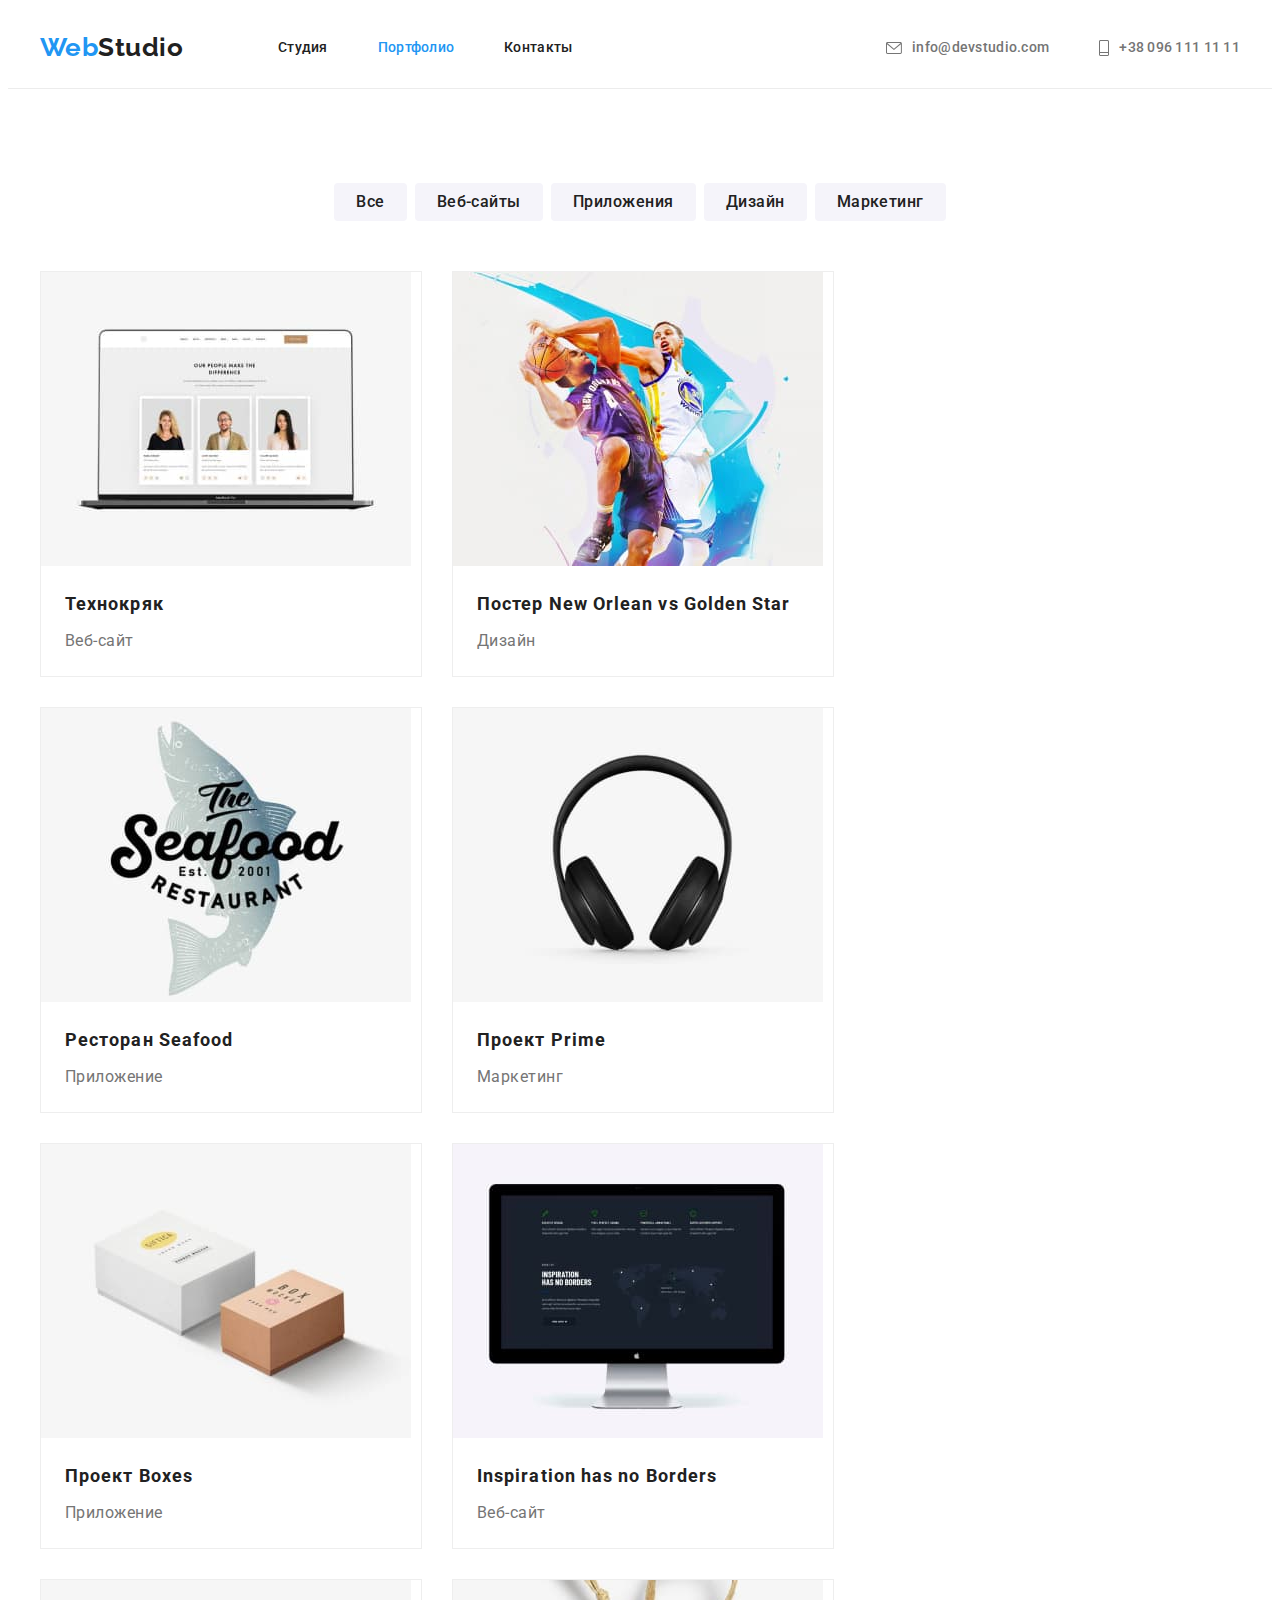
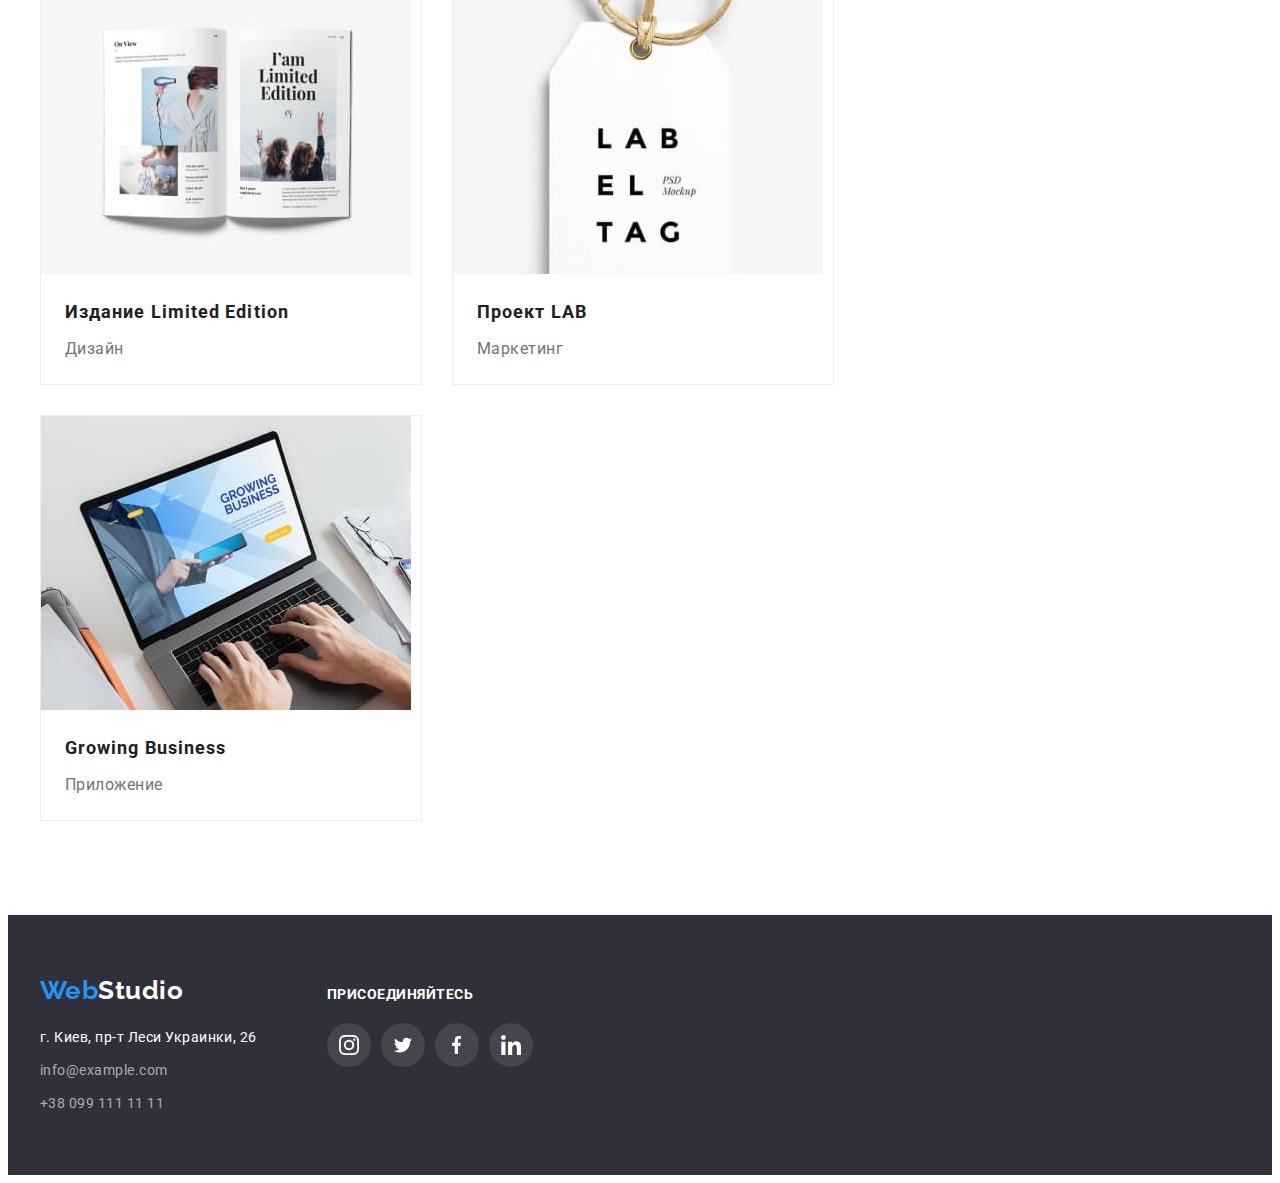
==== portfolio.html @ 79547cd5 "добавлены файлы с предыдущей информацией" ====
<!DOCTYPE html>
<html lang="ru">
  <head>
    <meta charset="UTF-8" />
    <meta http-equiv="X-UA-Compatible" content="IE=edge" />
    <meta name="viewport" content="width=device-width, initial-scale=1.0" />
    <title>Портфолио</title>
    <link
      href="https://fonts.googleapis.com/css2?family=Raleway:wght@700&family=Roboto:wght@400;500;700;900&display=swap"
      rel="stylesheet"
    />
    <link
      rel="stylesheet"
      href="https://cdnjs.cloudflare.com/ajax/libs/modern-normalize/1.1.0/modern-normalize.min.css"
      integrity="sha512-wpPYUAdjBVSE4KJnH1VR1HeZfpl1ub8YT/NKx4PuQ5NmX2tKuGu6U/JRp5y+Y8XG2tV+wKQpNHVUX03MfMFn9Q=="
      crossorigin="anonymous"
      referrerpolicy="no-referrer"
    />
    <link rel="stylesheet" href="./css/styles.css" />
  </head>
  <body>
    <!--Шапка-->
    <header class="hat">
      <div class="container flex">
        <nav class="flex">
          <a class="hat-logo flex" href="./index.html"><span class="half">Web</span>Studio</a>
          <ul class="hat-list common">
            <li class="item">
              <a class="hat-link" href="./index.html">Студия</a>
            </li>
            <li class="item">
              <a class="hat-link current" href="./portfolio.html">Портфолио</a>
            </li>
            <li class="item">
              <a class="hat-link" href="">Контакты</a>
            </li>
          </ul>
        </nav>

        <ul class="hat-list common info">
          <li class="item">
            <a class="hat-contact" href="mailto:info@devstudio.com">
              <svg class="icon-mail" width="16px" height="12px">
                <use href="./images/sprite.svg#icon-mail"></use>
              </svg>
              info@devstudio.com
            </a>
          </li>
          <li class="item">
            <a class="hat-contact" href="tel:+380961111111">
              <svg class="icon-phone" width="10px" height="16px">
                <use href="./images/sprite.svg#icon-phone"></use>
              </svg>
              +38 096 111 11 11
            </a>
          </li>
        </ul>
      </div>
    </header>

    <main>
      <section class="general">
        <div class="container">
          <h1 class="visually-hidden">Наши работы</h1>
          <ul class="general-list">
            <li>
              <button class="general-btn" type="button">Все</button>
            </li>
            <li>
              <button class="general-btn" type="button">Веб-сайты</button>
            </li>
            <li>
              <button class="general-btn" type="button">Приложения</button>
            </li>
            <li>
              <button class="general-btn" type="button">Дизайн</button>
            </li>
            <li>
              <button class="general-btn" type="button">Маркетинг</button>
            </li>
          </ul>
          <ul class="general-items">
            <li class="general-cards">
              <a class="general-link" href=""
                ><img src="./images/i.jpg" width="370" alt="ноутбук с изображением сайта" />
                <div class="prewieu">
                  <h2 class="general-title">Технокряк</h2>
                  <p class="general-text">Веб-сайт</p>
                </div></a
              >
            </li>
            <li class="general-cards">
              <a class="general-link" href=""
                ><img src="./images/one.jpg" width="370" alt="два баскетболиста в прыжке" />
                <div class="prewieu">
                  <h2 class="general-title">Постер New Orlean vs Golden Star</h2>
                  <p class="general-text">Дизайн</p>
                </div></a
              >
            </li>
            <li class="general-cards">
              <a class="general-link" href=""
                ><img src="./images/two.jpg" width="370" alt="назва ресторану з морепродуктамы" />
                <div class="prewieu">
                  <h2 class="general-title">Ресторан Seafood</h2>
                  <p class="general-text">Приложение</p>
                </div></a
              >
            </li>
            <li class="general-cards">
              <a class="general-link" href=""
                ><img src="./images/thri.jpg" width="370" alt="черные наушники" />
                <div class="prewieu">
                  <h2 class="general-title">Проект Prime</h2>
                  <p class="general-text">Маркетинг</p>
                </div></a
              >
            </li>
            <li class="general-cards">
              <a class="general-link" href=""
                ><img src="./images/four.jpg" width="370" alt="две коробки на белом фоне" />
                <div class="prewieu">
                  <h2 class="general-title">Проект Boxes</h2>
                  <p class="general-text">Приложение</p>
                </div></a
              >
            </li>
            <li class="general-cards">
              <a class="general-link" href=""
                ><img src="./images/five.jpg" width="370" alt="монитор с заставкой" />
                <div class="prewieu">
                  <h2 class="general-title">Inspiration has no Borders</h2>
                  <p class="general-text">Веб-сайт</p>
                </div></a
              >
            </li>
            <li class="general-cards">
              <a class="general-link" href=""
                ><img
                  src="./images/six.jpg"
                  width="370"
                  alt="журнал лимитированя версия в открытом виде"
                />
                <div class="prewieu">
                  <h2 class="general-title">Издание Limited Edition</h2>
                  <p class="general-text">Дизайн</p>
                </div></a
              >
            </li>
            <li class="general-cards">
              <a class="general-link" href=""
                ><img src="./images/seven.jpg" width="370" alt="белая бирка с надписью" />
                <div class="prewieu">
                  <h2 class="general-title">Проект LAB</h2>
                  <p class="general-text">Маркетинг</p>
                </div></a
              >
            </li>
            <li class="general-cards">
              <a class="general-link" href=""
                ><img src="./images/eight.jpg" width="370" alt="изображение ноутбука" />
                <div class="prewieu">
                  <h2 class="general-title">Growing Business</h2>
                  <p class="general-text">Приложение</p>
                </div></a
              >
            </li>
          </ul>
        </div>
      </section>
    </main>

    <!--Футер-->
    <footer class="cellar">
      <div class="container flex">
        <div>
          <a class="cellar-logo" href="./index.html"><span class="half">Web</span>Studio</a>
          <address class="user">
            г. Киев, пр-т Леси Украинки, 26 <br />
            <a class="user-mail" href="mailto:info@example.com">info@example.com</a>
            <a class="user-phone" href="tel:+380991111111">+38 099 111 11 11</a>
          </address>
        </div>
        <div class="act">
          <em class="act-title">присоединяйтесь</em>
          <ul class="act-list common">
            <li class="common act-items">
              <a class="act-link common" href=""
                ><svg width="20px" height="20px">
                  <use href="./images/sprite.svg#icon-instagram"></use></svg
              ></a>
            </li>
            <li class="common act-items">
              <a class="act-link common" href=""
                ><svg width="20px" height="16.25px">
                  <use href="./images/sprite.svg#icon-twitter"></use></svg
              ></a>
            </li>
            <li class="common act-items">
              <a class="act-link common" href=""
                ><svg width="10px" height="20px">
                  <use href="./images/sprite.svg#icon-facebook"></use></svg
              ></a>
            </li>
            <li class="common act-items">
              <a class="act-link common" href=""
                ><svg width="20px" height="20px">
                  <use href="./images/sprite.svg#icon-linkedin"></use></svg
              ></a>
            </li>
          </ul>
        </div>
      </div>
    </footer>
  </body>
</html>
---- css/styles.css ----
:root {
  --text-color: #757575;
  --titel-color: #212121;
  --activ-color: #2196f3;
  --header-bcg-color: #ffffff;
  --hiro-bcg-color: #2f303a;
  --team-bcg-color: #f5f4fa;
  --adress-color: rgba(255, 255, 255, 0.6);
  --header-border-color: #ececec;
  --portfolio-border-color: #eeeeee;
  --gradient: rgba(47, 48, 58, 0.4);
  --icon-color: #afb1b8;
}

/* common */

a:active,
a:focus,
button:focus,
button:active {
  outline: none;
}

.container {
  width: 1200px;
  padding-left: 15px;
  padding-right: 15px;
  margin: 0 auto;
}

body {
  color: var(--titel-color);
  background-color: var(--header-bcg-color);
  font-family: Roboto, sans-serif;
  letter-spacing: 0.03em;
}

img {
  max-width: 100%;
  display: block;
}

.common {
  list-style-type: none;
  padding-left: 0;
  margin-top: 0;
  margin-bottom: 0;

  display: flex;
  align-items: center;
  justify-content: center;
}

/* HEADER */

.hat-list .hat-link.current {
  color: var(--activ-color);
}

.hat {
  background-color: var(--header-bcg-color);
  border-bottom: 1px solid var(--header-border-color);
}

.half {
  color: var(--activ-color);
}

.hat-logo,
.cellar-logo {
  font-family: Raleway, sans-serif;
  font-weight: 700;
  font-size: 26px;
  line-height: 1.19;
  width: 145px;
}

.hat-logo {
  display: block;
  padding-top: 24px;
  padding-bottom: 25px;
  margin-right: 93px;
}

.hat-link,
.hat-logo {
  color: var(--titel-color);
  text-decoration: none;
}
.hat-link:hover,
.hat-link:focus,
.hat-logo:hover,
.hat-logo:focus,
.cellar-logo:hover,
.cellar-logo:focus {
  color: var(--activ-color);
}
.hat-contact {
  color: var(--text-color);

  text-decoration: none;
  font-style: normal;
}
.hat-contact:hover,
.hat-contact:focus {
  color: var(--activ-color);
}

.hat-list .hat-link,
.hat-list .hat-contact {
  display: inline-flex;
  padding-top: 32px;
  padding-bottom: 32px;
  align-items: center;
}

.hat-list {
  font-weight: 500;
  font-size: 14px;
  line-height: 1.14;
  letter-spacing: 0.02em;
}

.hat-list .item:not(:last-child) {
  margin-right: 50px;
}
.flex {
  display: flex;
  align-items: center;
}

.info {
  margin-left: auto;
}

/* hat-svg */

.icon-mail {
  margin-right: 10px;
  fill: currentColor;
}

.icon-phone {
  margin-right: 10px;
  fill: currentColor;
}

.hat-contact:hover,
.hat-contact:focus {
  color: var(--activ-color);
}

/* HIRO */

.visually-hidden {
  position: absolute;
  width: 1px;
  height: 1px;
  margin: -1px;
  border: 0;
  padding: 0;

  white-space: nowrap;
  clip-path: inset(100%);
  clip: rect(0 0 0 0);
  overflow: hidden;
}

.hiro,
.cellar {
  background-color: var(--hiro-bcg-color);
}

.hiro {
  text-align: center;
  padding-top: 200px;
  padding-bottom: 200px;

  height: 600px;
  max-width: 1600px;
  margin-left: auto;
  margin-right: auto;

  background-image: linear-gradient(var(--gradient), var(--gradient)), url(../images/hiro.jpg);
  background-repeat: no-repeat;
  background-size: cover;
  background-position: 50% 50%;
}

.hiro-title {
  color: var(--header-bcg-color);
  font-weight: 900;
  font-size: 44px;
  line-height: 1.36;
  letter-spacing: 0.06em;
  text-transform: uppercase;
  max-width: 696px;

  padding-bottom: 0px;
  margin-top: 0px;
  margin-bottom: 30px;

  margin-right: auto;
  margin-left: auto;
}
.hiro-button {
  color: var(--header-bcg-color);
  background-color: var(--activ-color);
  font-family: inherit;
  font-weight: 700;
  font-size: 16px;
  line-height: 1.9;
  text-align: center;

  border-color: transparent;
  align-items: center;
  letter-spacing: 0.06em;
  cursor: pointer;
  display: inline-block;

  min-width: 200px;
  padding: 10px 32px;
  border-radius: 4px;
}

.hiro-button:hover,
.hiro-button:focus {
  color: var(--activ-color);
  background-color: var(--header-bcg-color);
}

/* ADVANTAGE */

.advantage {
  padding-top: 94px;
  padding-bottom: 94px;
}
.title {
  color: var(--titel-color);
  font-weight: 700;
  font-size: 14px;
  line-height: 1.14;
  text-transform: uppercase;

  margin-top: 0;
  margin-bottom: 10px;
}
.advantage-text {
  color: var(--text-color);
  font-size: 14px;
  line-height: 1.7;

  margin: 0;
}
.advantage-list {
  margin-right: -30px;
}

.advantage-list > .subtitle {
  flex-basis: calc(100% / 4 - 30px);
  margin-right: 30px;
}

/* advantage-svg */

.advantage-icon {
  width: 270px;
  height: 120px;
  background-color: var(--team-bcg-color);
  margin-bottom: 30px;
  border-radius: 4px;
}

/* EXAMPLES */
.examples {
  padding-bottom: 94px;
}

.examples-title,
.ourteam-title,
.clients-title {
  color: var(--titel-color);
  font-weight: 700;
  font-size: 36px;
  line-height: 1.17;
  text-align: center;

  margin-top: 0;
  margin-bottom: 50px;
}

.examples-list {
  margin-right: -30px;
}

.examples-list > .subtitle {
  flex-basis: calc(100% / 3 - 30px);

  margin-right: 30px;
}

.examples-list > .subtitle:nth-child(3n) {
  margin-right: 0;
}

/*OURTEAM */

.ourteam {
  background-color: var(--team-bcg-color);
  padding-top: 94px;
  padding-bottom: 94px;
}

.ourteam-list .title {
  color: var(--titel-color);
  font-weight: 500;
  font-size: 16px;
  line-height: 1.19;

  text-transform: none;

  margin-bottom: 10px;
  margin-left: 0;
  margin-right: 0;
}
.ourteam-list .text {
  color: var(--text-color);
  font-size: 16px;
  line-height: 1.19;

  margin-top: 0;
  margin-bottom: 16px;
}

.carts {
  padding-top: 30px;
  padding-bottom: 30px;

  text-align: center;
}

.sub-two {
  margin-left: 38px;
  margin-right: 22px;
}

.sub-thri {
  margin-right: 30px;
}

/*border for our team card */

.ourteam-list > li {
  background: var(--header-bcg-color);
  box-shadow: 0px 1px 3px rgba(0, 0, 0, 0.12), 0px 1px 1px rgba(0, 0, 0, 0.14),
    0px 2px 1px rgba(0, 0, 0, 0.2);
  border-radius: 0px 0px 4px 4px;
}

/* ourteam-svg */

.icon-link {
  width: 44px;
  height: 44px;
  border-radius: 50%;
  fill: var(--icon-color);
}

.icon-list:not(:last-child) {
  margin-right: 10px;
}

.icon-link:hover,
.icon-link:focus {
  fill: var(--header-bcg-color);
  background-color: var(--activ-color);
}
/* CLIENTS  */

.clients-title {
  margin-bottom: 50px;
}

.clients {
  padding-top: 94px;
  padding-bottom: 94px;
}

.clients-link {
  width: 170px;
  height: 92px;
  border: 1px solid #afb1b8;
  border-radius: 4px;
  color: var(--icon-color);
}

.clients-svg {
  fill: currentColor;
}

.clients-link:hover,
.clients-link:focus {
  color: var(--activ-color);
  border-color: var(--activ-color);
}

.clients-icon {
  margin-right: -30px;
}

.clients-list {
  flex-basis: calc(100% / 6 - 30px);
  margin-right: 30px;
}

/* FOOTER */

.cellar {
  padding-top: 60px;
  padding-bottom: 60px;
}

.cellar-logo {
  color: var(--header-bcg-color);
  text-decoration: none;

  display: block;
  margin-bottom: 20px;
}

.user {
  color: var(--header-bcg-color);
  font-size: 14px;
  line-height: 1.7;
  font-style: normal;
}
.user-mail,
.user-phone {
  color: var(--adress-color);
  text-decoration: none;
  font-size: 14px;
  line-height: 1.7;
  font-style: normal;

  display: block;
}
.user-mail:hover,
.user-mail:focus,
.user-phone:hover,
.user-phone:focus {
  color: var(--activ-color);
}

.user-mail {
  margin-top: 9px;
  margin-bottom: 9px;
}

/* footer-svg*/

.act {
  margin-left: 70px;
  align-self: flex-start;
  padding-top: 12px;
}

.act-title {
  font-style: normal;
  font-weight: 700;
  font-size: 14px;
  line-height: 1.14;
  text-transform: uppercase;

  color: var(--header-bcg-color);

  display: block;
  margin-bottom: 20px;
}

.act-link {
  width: 44px;
  height: 44px;
  border-radius: 50%;
  color: var(--header-bcg-color);
  background-color: rgba(255, 255, 255, 0.1);
}

.act-items:not(:last-child) {
  margin-right: 10px;
}

.act-link svg {
  fill: currentColor;
}
.act-link:hover,
.act-link:focus {
  background-color: var(--activ-color);
}

/* PORTFOLIO */

.general-btn {
  color: var(--titel-color);
  background-color: var(--team-bcg-color);
  font-family: inherit;

  font-weight: 500;
  font-size: 16px;
  line-height: 1.6;
  letter-spacing: 0.03em;
  cursor: pointer;
  border-radius: 4px;
  border: transparent;

  padding: 6px 22px;
}

.general-btn:hover,
.general-btn:focus {
  color: var(--header-bcg-color);
  background-color: var(--activ-color);
  background: #2196f3;
  box-shadow: 0px 3px 1px rgba(0, 0, 0, 0.1), 0px 1px 2px rgba(0, 0, 0, 0.08),
    0px 2px 2px rgba(0, 0, 0, 0.12);
}

.general-list,
.general-items {
  list-style-type: none;

  padding-left: 0;
  margin-top: 0;
  margin-bottom: 0;
}

.general-link {
  text-decoration: none;
}

.general-cards:hover,
.general-cards:focus {
  border: 1px solid #eeeeee;
  box-shadow: 0px 1px 1px rgba(0, 0, 0, 0.12), 0px 4px 4px rgba(0, 0, 0, 0.06),
    1px 4px 6px rgba(0, 0, 0, 0.16);
}

.general-link .prewieu {
  padding: 20px 24px;
}

.general-title {
  color: var(--titel-color);
  font-weight: 700;
  font-size: 18px;
  line-height: 2;
  letter-spacing: 0.06em;

  margin-bottom: 0;
  margin-top: 0;
}

.general-text {
  color: var(--text-color);
  font-style: normal;
  font-size: 16px;
  line-height: 1.88;

  margin-top: 4px;
  margin-bottom: 0;
}

/*portfolio/ container */

.general {
  padding-top: 94px;
  padding-bottom: 94px;
}

.general-items li {
  background: var(--header-bcg-color);
  border: 1px solid var(--portfolio-border-color);
}

/*portfolio/ flex */
.general-list {
  display: flex;
  justify-content: center;
  margin-bottom: 50px;
}
.general-list li:not(:last-child) {
  margin-right: 8px;
}

.general-items {
  display: flex;
  flex-wrap: wrap;
  margin-right: -30px;
  margin-bottom: -30px;
}

.general-items li {
  flex-basis: calc(100% / 3 - 30px);
  margin-right: 30px;
  margin-bottom: 30px;
}
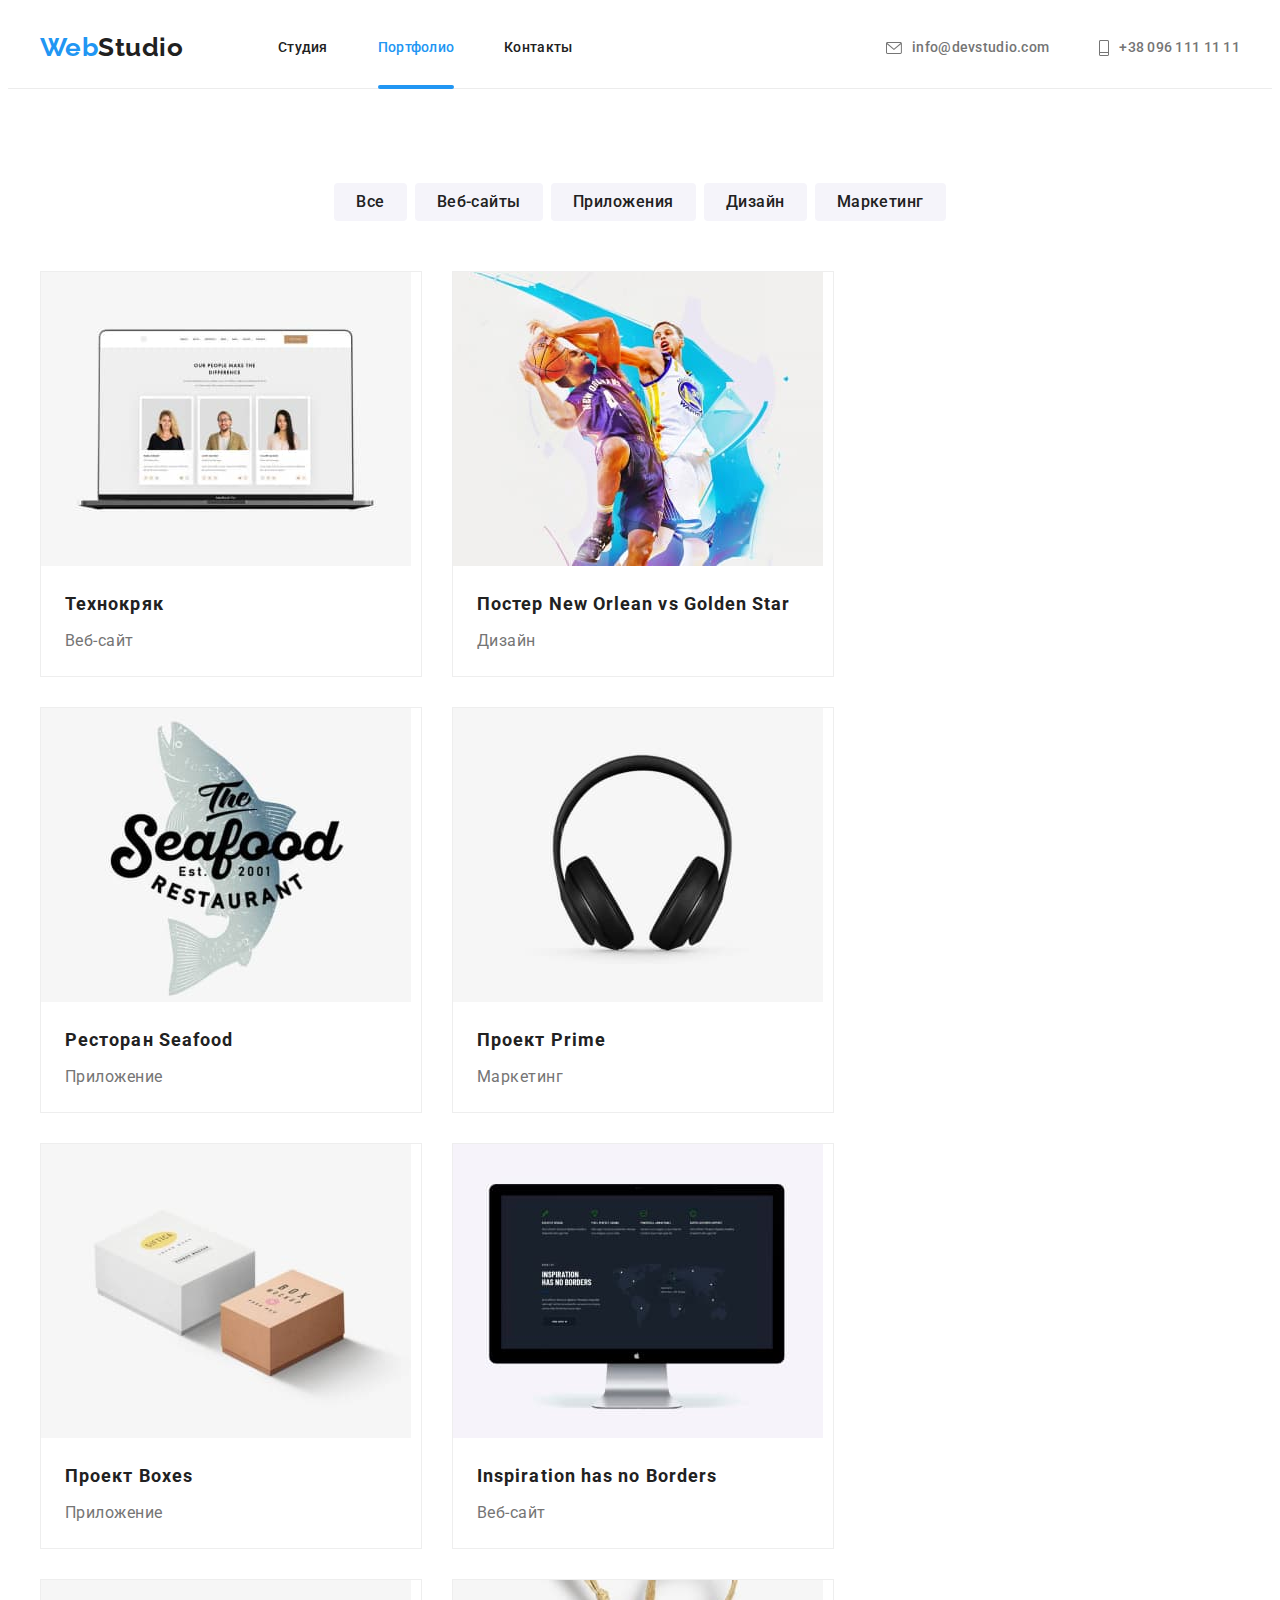
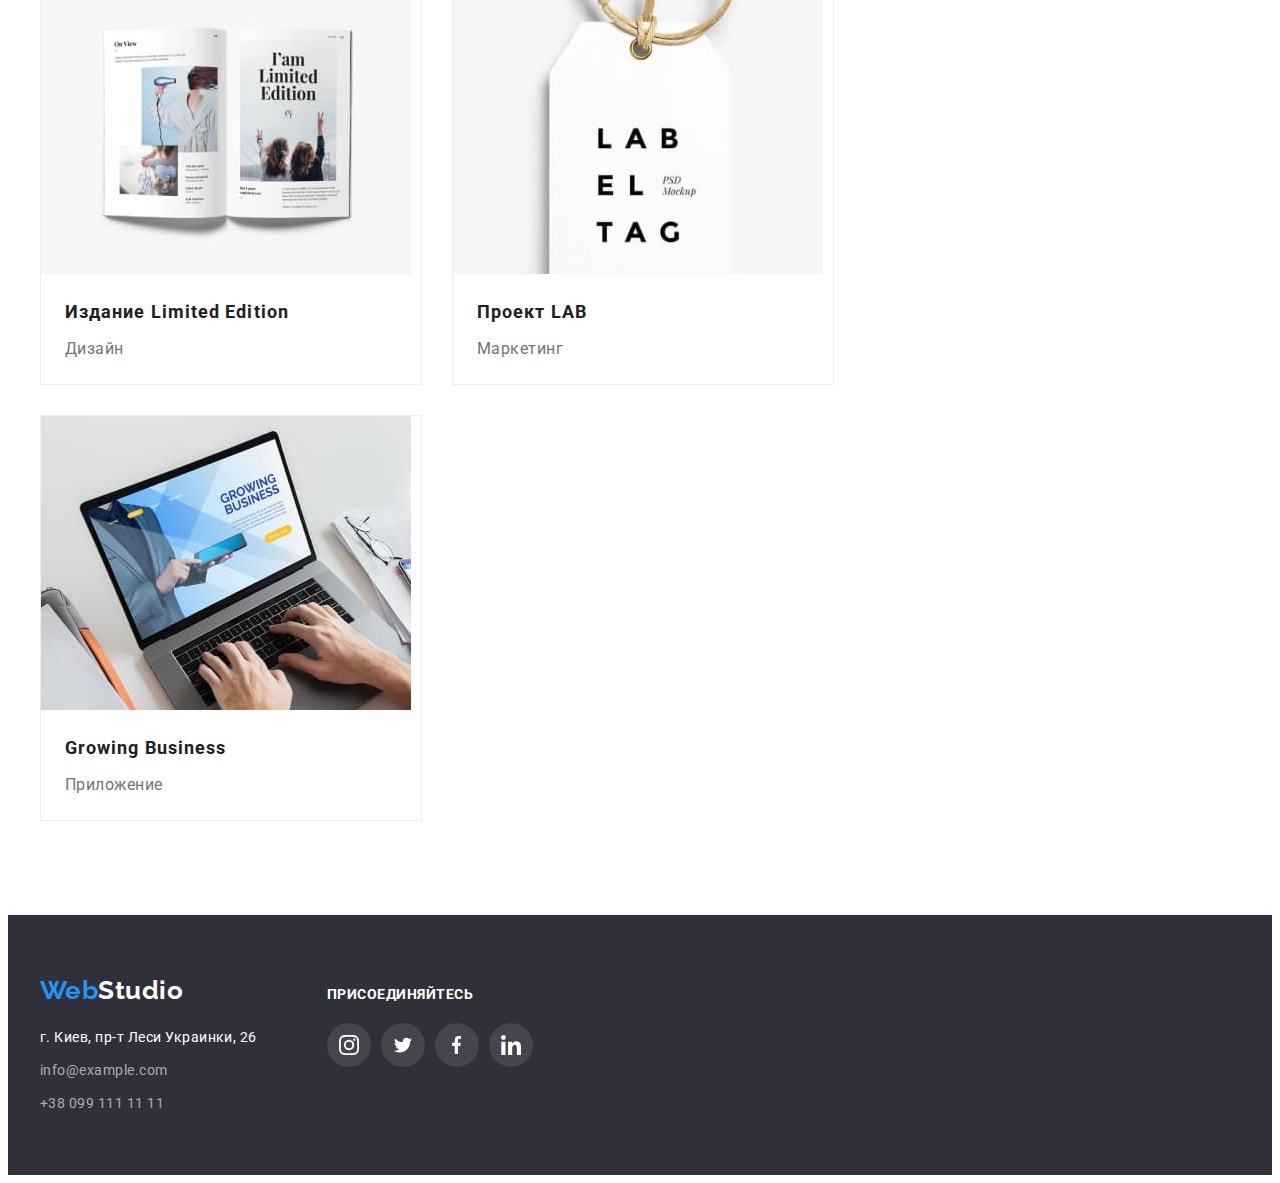
==== commit 905a1550: "добавлены эффекты в хедер" ====
--- a/portfolio.html
+++ b/portfolio.html
@@ -29,7 +29,10 @@
               <a class="hat-link" href="./index.html">Студия</a>
             </li>
             <li class="item">
-              <a class="hat-link current" href="./portfolio.html">Портфолио</a>
+              <div class="current-box">
+                <a class="hat-link current" href="./portfolio.html">Портфолио</a>
+                <div class="studio-current"></div>
+              </div>
             </li>
             <li class="item">
               <a class="hat-link" href="">Контакты</a>
--- a/css/styles.css
+++ b/css/styles.css
@@ -53,7 +53,23 @@
 
 /* HEADER */
 
-.hat-list .hat-link.current {
+.current-box {
+  position: relative;
+}
+
+.studio-current {
+  position: absolute;
+  bottom: -1px;
+  right: 0;
+
+  width: 100%;
+  height: 4px;
+
+  background-color: var(--activ-color);
+  border-radius: 2px;
+}
+
+.hat-link.current {
   color: var(--activ-color);
 }
 
@@ -88,11 +104,7 @@
   text-decoration: none;
 }
 .hat-link:hover,
-.hat-link:focus,
-.hat-logo:hover,
-.hat-logo:focus,
-.cellar-logo:hover,
-.cellar-logo:focus {
+.hat-link:focus {
   color: var(--activ-color);
 }
 .hat-contact {
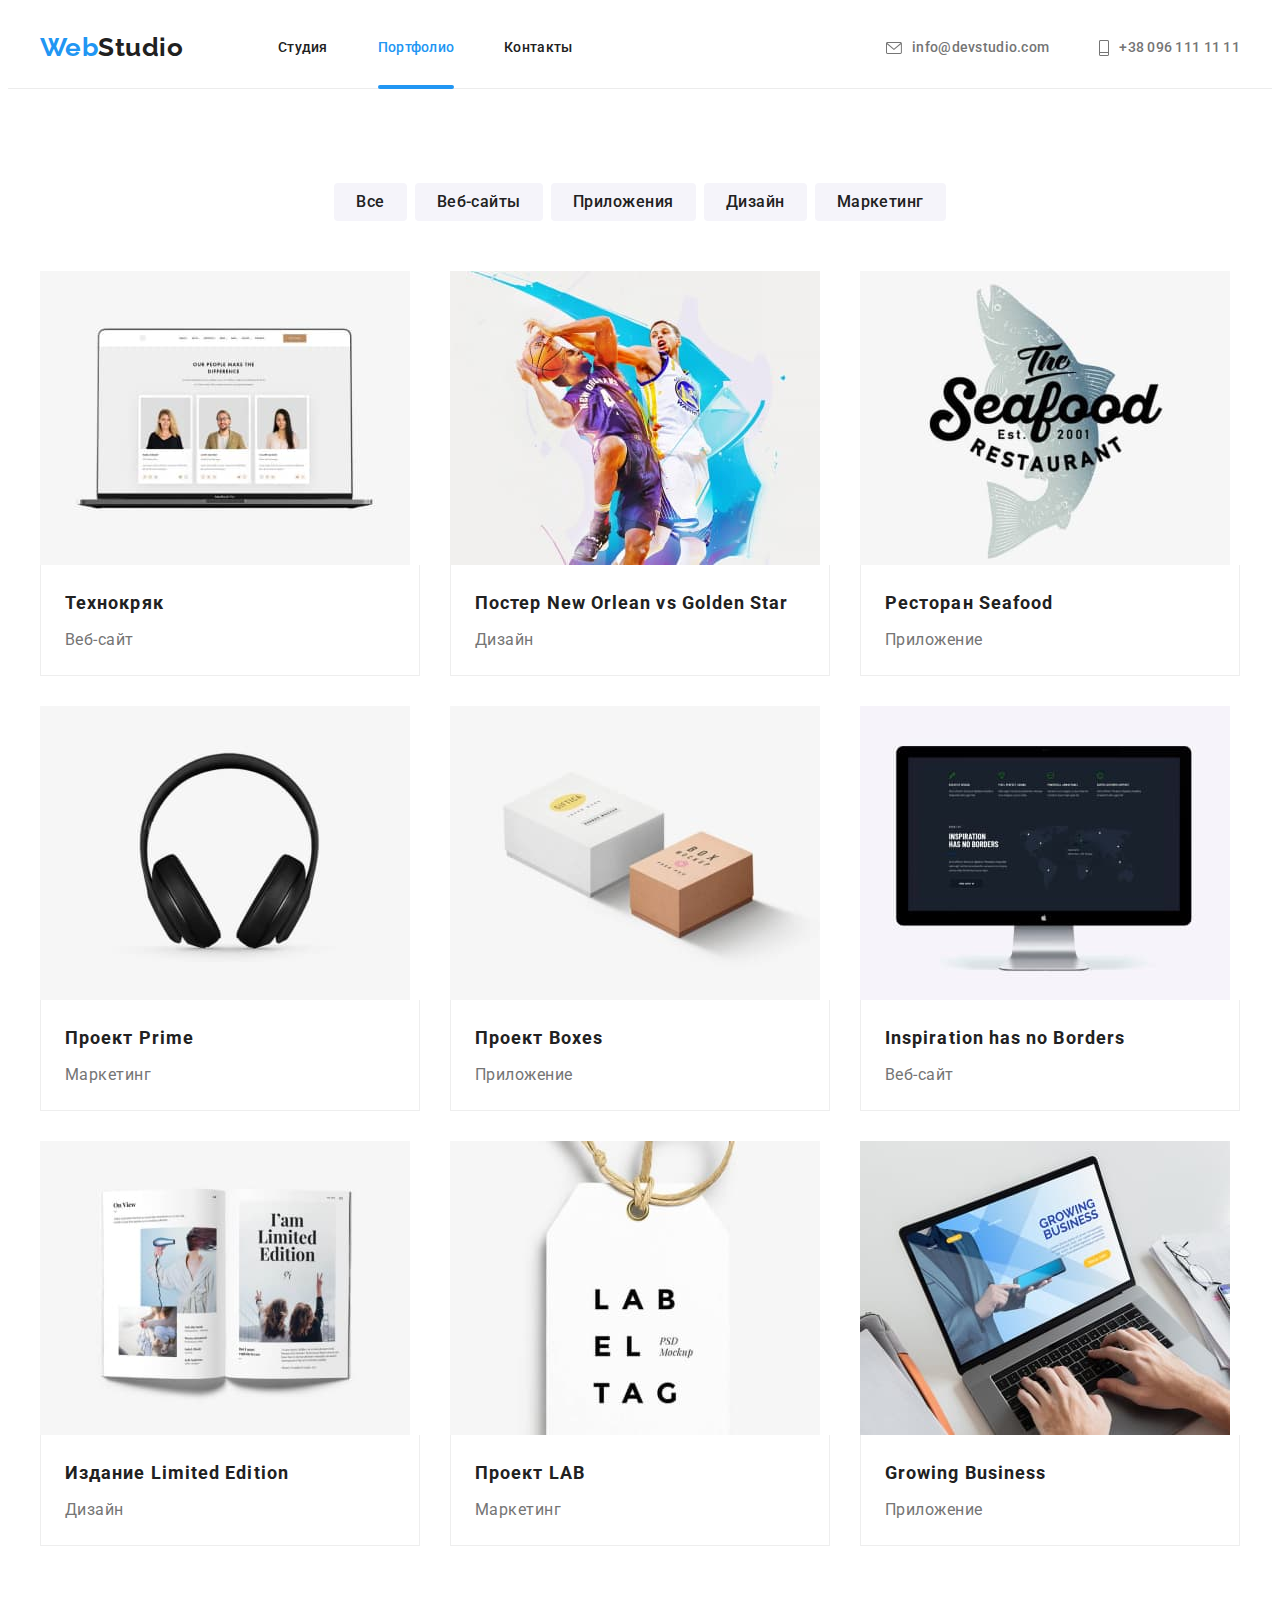
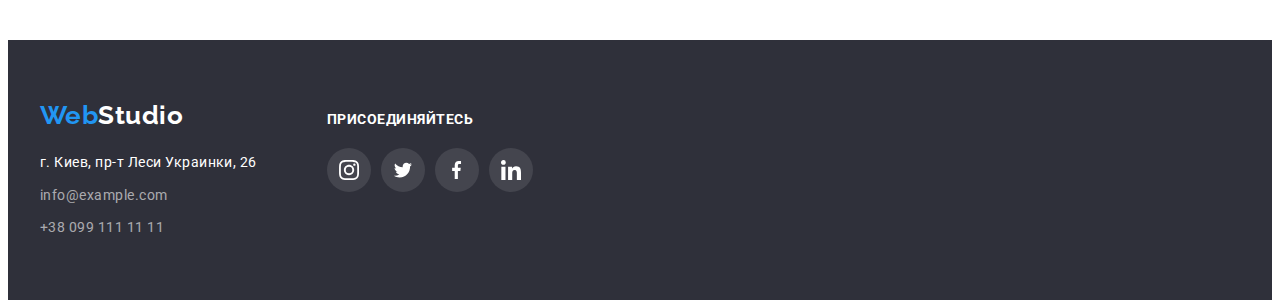
==== commit 508da893: "добавлены эффекты" ====
--- a/portfolio.html
+++ b/portfolio.html
@@ -85,7 +85,14 @@
           <ul class="general-items">
             <li class="general-cards">
               <a class="general-link" href=""
-                ><img src="./images/i.jpg" width="370" alt="ноутбук с изображением сайта" />
+                ><div class="hidden-container">
+                  <img src="./images/i.jpg" width="370" alt="ноутбук с изображением сайта" />
+                  <p class="hidden-info">
+                    Ресурс предлагает комплексные предложения с разным уровнем функционала и
+                    сервисов. Все это позволит посетителю получить исчерпывающие сведения о компании
+                    или частном лице.
+                  </p>
+                </div>
                 <div class="prewieu">
                   <h2 class="general-title">Технокряк</h2>
                   <p class="general-text">Веб-сайт</p>
@@ -94,7 +101,14 @@
             </li>
             <li class="general-cards">
               <a class="general-link" href=""
-                ><img src="./images/one.jpg" width="370" alt="два баскетболиста в прыжке" />
+                ><div class="hidden-container">
+                  <img src="./images/one.jpg" width="370" alt="два баскетболиста в прыжке" />
+                  <p class="hidden-info">
+                    Ресурс предлагает комплексные предложения с разным уровнем функционала и
+                    сервисов. Все это позволит посетителю получить исчерпывающие сведения о компании
+                    или частном лице.
+                  </p>
+                </div>
                 <div class="prewieu">
                   <h2 class="general-title">Постер New Orlean vs Golden Star</h2>
                   <p class="general-text">Дизайн</p>
@@ -103,7 +117,14 @@
             </li>
             <li class="general-cards">
               <a class="general-link" href=""
-                ><img src="./images/two.jpg" width="370" alt="назва ресторану з морепродуктамы" />
+                ><div class="hidden-container">
+                  <img src="./images/two.jpg" width="370" alt="назва ресторану з морепродуктамы" />
+                  <p class="hidden-info">
+                    Ресурс предлагает комплексные предложения с разным уровнем функционала и
+                    сервисов. Все это позволит посетителю получить исчерпывающие сведения о компании
+                    или частном лице.
+                  </p>
+                </div>
                 <div class="prewieu">
                   <h2 class="general-title">Ресторан Seafood</h2>
                   <p class="general-text">Приложение</p>
@@ -112,7 +133,14 @@
             </li>
             <li class="general-cards">
               <a class="general-link" href=""
-                ><img src="./images/thri.jpg" width="370" alt="черные наушники" />
+                ><div class="hidden-container">
+                  <img src="./images/thri.jpg" width="370" alt="черные наушники" />
+                  <p class="hidden-info">
+                    Ресурс предлагает комплексные предложения с разным уровнем функционала и
+                    сервисов. Все это позволит посетителю получить исчерпывающие сведения о компании
+                    или частном лице.
+                  </p>
+                </div>
                 <div class="prewieu">
                   <h2 class="general-title">Проект Prime</h2>
                   <p class="general-text">Маркетинг</p>
@@ -121,7 +149,14 @@
             </li>
             <li class="general-cards">
               <a class="general-link" href=""
-                ><img src="./images/four.jpg" width="370" alt="две коробки на белом фоне" />
+                ><div class="hidden-container">
+                  <img src="./images/four.jpg" width="370" alt="две коробки на белом фоне" />
+                  <p class="hidden-info">
+                    Ресурс предлагает комплексные предложения с разным уровнем функционала и
+                    сервисов. Все это позволит посетителю получить исчерпывающие сведения о компании
+                    или частном лице.
+                  </p>
+                </div>
                 <div class="prewieu">
                   <h2 class="general-title">Проект Boxes</h2>
                   <p class="general-text">Приложение</p>
@@ -130,7 +165,14 @@
             </li>
             <li class="general-cards">
               <a class="general-link" href=""
-                ><img src="./images/five.jpg" width="370" alt="монитор с заставкой" />
+                ><div class="hidden-container">
+                  <img src="./images/five.jpg" width="370" alt="монитор с заставкой" />
+                  <p class="hidden-info">
+                    Ресурс предлагает комплексные предложения с разным уровнем функционала и
+                    сервисов. Все это позволит посетителю получить исчерпывающие сведения о компании
+                    или частном лице.
+                  </p>
+                </div>
                 <div class="prewieu">
                   <h2 class="general-title">Inspiration has no Borders</h2>
                   <p class="general-text">Веб-сайт</p>
@@ -139,11 +181,18 @@
             </li>
             <li class="general-cards">
               <a class="general-link" href=""
-                ><img
-                  src="./images/six.jpg"
-                  width="370"
-                  alt="журнал лимитированя версия в открытом виде"
-                />
+                ><div class="hidden-container">
+                  <img
+                    src="./images/six.jpg"
+                    width="370"
+                    alt="журнал лимитированя версия в открытом виде"
+                  />
+                  <p class="hidden-info">
+                    Ресурс предлагает комплексные предложения с разным уровнем функционала и
+                    сервисов. Все это позволит посетителю получить исчерпывающие сведения о компании
+                    или частном лице.
+                  </p>
+                </div>
                 <div class="prewieu">
                   <h2 class="general-title">Издание Limited Edition</h2>
                   <p class="general-text">Дизайн</p>
@@ -152,7 +201,14 @@
             </li>
             <li class="general-cards">
               <a class="general-link" href=""
-                ><img src="./images/seven.jpg" width="370" alt="белая бирка с надписью" />
+                ><div class="hidden-container">
+                  <img src="./images/seven.jpg" width="370" alt="белая бирка с надписью" />
+                  <p class="hidden-info">
+                    Ресурс предлагает комплексные предложения с разным уровнем функционала и
+                    сервисов. Все это позволит посетителю получить исчерпывающие сведения о компании
+                    или частном лице.
+                  </p>
+                </div>
                 <div class="prewieu">
                   <h2 class="general-title">Проект LAB</h2>
                   <p class="general-text">Маркетинг</p>
@@ -161,7 +217,14 @@
             </li>
             <li class="general-cards">
               <a class="general-link" href=""
-                ><img src="./images/eight.jpg" width="370" alt="изображение ноутбука" />
+                ><div class="hidden-container">
+                  <img src="./images/eight.jpg" width="370" alt="изображение ноутбука" />
+                  <p class="hidden-info">
+                    Ресурс предлагает комплексные предложения с разным уровнем функционала и
+                    сервисов. Все это позволит посетителю получить исчерпывающие сведения о компании
+                    или частном лице.
+                  </p>
+                </div>
                 <div class="prewieu">
                   <h2 class="general-title">Growing Business</h2>
                   <p class="general-text">Приложение</p>
--- a/css/styles.css
+++ b/css/styles.css
@@ -9,6 +9,7 @@
   --header-border-color: #ececec;
   --portfolio-border-color: #eeeeee;
   --gradient: rgba(47, 48, 58, 0.4);
+  --examples-position-color: rgba(47, 48, 58, 0.8);
   --icon-color: #afb1b8;
 }
 
@@ -53,15 +54,16 @@
 
 /* HEADER */
 
-.current-box {
+.current {
   position: relative;
 }
 
-.studio-current {
+.current::after {
   position: absolute;
+  display: block;
   bottom: -1px;
-  right: 0;
-
+
+  content: ' ';
   width: 100%;
   height: 4px;
 
@@ -155,11 +157,6 @@
 .icon-phone {
   margin-right: 10px;
   fill: currentColor;
-}
-
-.hat-contact:hover,
-.hat-contact:focus {
-  color: var(--activ-color);
 }
 
 /* HIRO */
@@ -311,8 +308,30 @@
   margin-right: 30px;
 }
 
-.examples-list > .subtitle:nth-child(3n) {
-  margin-right: 0;
+/* examples-posision */
+
+.examples-posision {
+  position: relative;
+}
+
+.examples-text {
+  position: absolute;
+  bottom: 0;
+  text-align: center;
+
+  width: 100%;
+
+  margin: 0;
+  padding-top: 27px;
+  padding-bottom: 27px;
+
+  font-weight: 700;
+  font-size: 14px;
+  line-height: 1.14;
+  text-transform: uppercase;
+
+  color: var(--header-bcg-color);
+  background-color: var(--examples-position-color);
 }
 
 /*OURTEAM */
@@ -511,6 +530,11 @@
 
 /* PORTFOLIO */
 
+.general {
+  padding-top: 94px;
+  padding-bottom: 94px;
+}
+
 .general-btn {
   color: var(--titel-color);
   background-color: var(--team-bcg-color);
@@ -558,6 +582,13 @@
 
 .general-link .prewieu {
   padding: 20px 24px;
+  border-bottom: 1px solid var(--portfolio-border-color);
+  border-left: 1px solid var(--portfolio-border-color);
+  border-right: 1px solid var(--portfolio-border-color);
+}
+
+.general-items li {
+  background: var(--header-bcg-color);
 }
 
 .general-title {
@@ -581,18 +612,6 @@
   margin-bottom: 0;
 }
 
-/*portfolio/ container */
-
-.general {
-  padding-top: 94px;
-  padding-bottom: 94px;
-}
-
-.general-items li {
-  background: var(--header-bcg-color);
-  border: 1px solid var(--portfolio-border-color);
-}
-
 /*portfolio/ flex */
 .general-list {
   display: flex;
@@ -615,3 +634,32 @@
   margin-right: 30px;
   margin-bottom: 30px;
 }
+
+/* hidden-container */
+
+.hidden-info {
+  position: absolute;
+  top: 100%;
+
+  margin: 0;
+  padding: 63px 24px;
+
+  font-weight: 400;
+  font-size: 18px;
+  line-height: 1.6;
+
+  background: rgba(33, 150, 243, 0.9);
+  color: var(--header-bcg-color);
+
+  transition: transform 250ms cubic-bezier(0.4, 0, 0.2, 1);
+}
+
+.general-cards:hover .hidden-info,
+.general-cards:focus .hidden-info {
+  transform: translateY(-100%);
+}
+
+.hidden-container {
+  position: relative;
+  overflow: hidden;
+}
